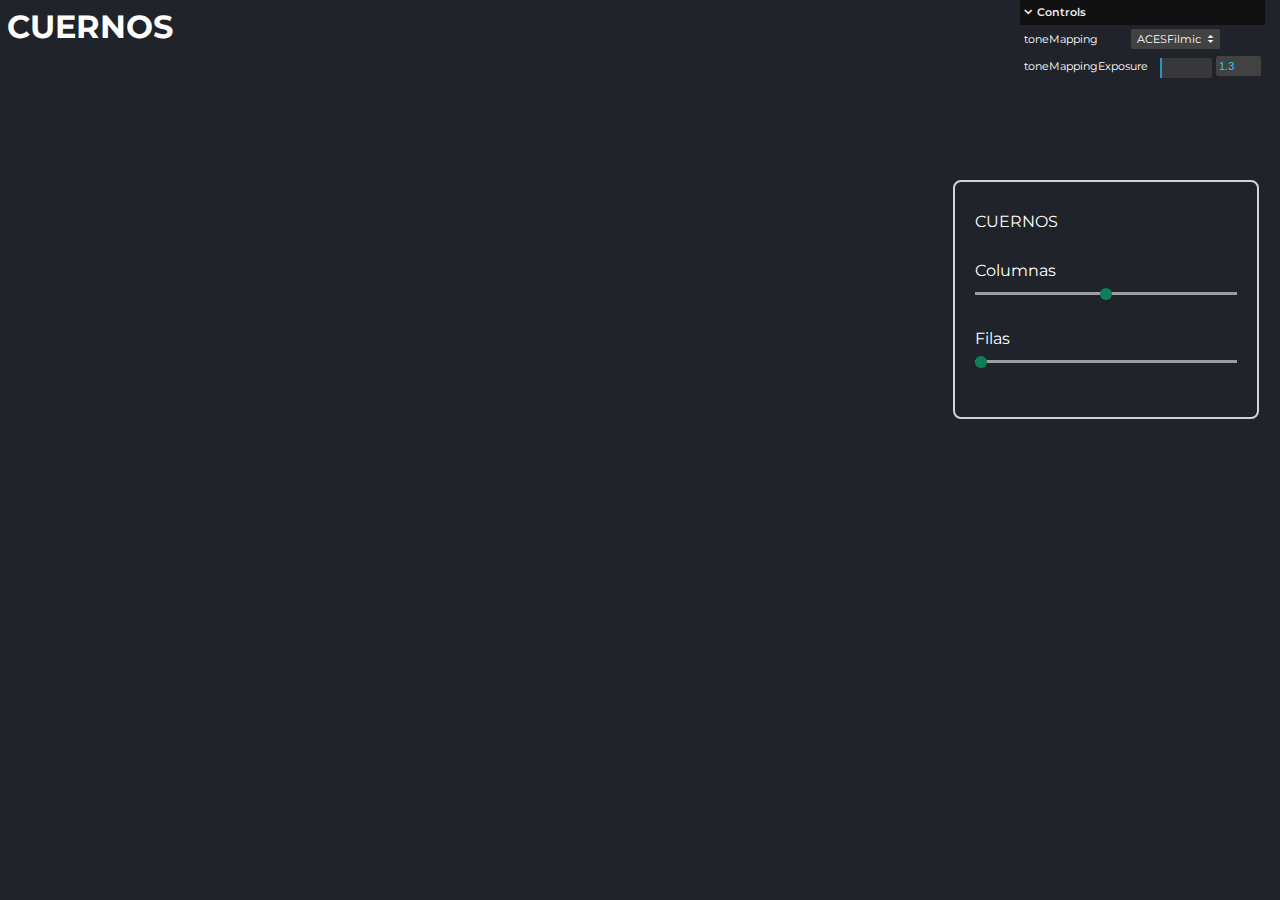
==== index.html @ f1b0fdf3 "Add files via upload" ====
<!doctype html><html lang="en"><head><meta charset="UTF-8"><meta name="viewport" content="width=device-width,initial-scale=1"><title>mk test c</title><link rel="preconnect" href="https://fonts.googleapis.com"><link rel="preconnect" href="https://fonts.gstatic.com" crossorigin><link href="https://fonts.googleapis.com/css2?family=Montserrat:wght@500&display=swap" rel="stylesheet"><script defer="defer" src="bundle.322ea62c1664549b.js"></script><link href="main.css" rel="stylesheet"></head><body><h1 id="logo">CUERNOS</h1><div id="main"><div id="conter"><canvas id="webgl" class="webgl"></canvas></div><div class="slidecontainer"><div id="recuadro"><p style="padding-bottom:3 0">CUERNOS</p><p class="titulo">Columnas</p><input type="range" min="2" max="6" value="4" class="slider" id="myRange"><br><p class="titulo">Filas</p><input type="range" min="4" max="6" value="1" class="slider" id="myRange2"><br></div></div></div></body></html>
---- main.css ----
*
{
    margin: 0;
    padding: 0;
    color: white;
    font-family: 'Montserrat', sans-serif;
    background-color: #21232a ;
}

/* html,
body
{
    overflow: hidden;
} */



body
{
    overflow: hidden;
}

#logo{
  position: absolute;
  padding: 7px;
}


.titulo{
  margin-top: 30px;
}


#main{
  display: grid;
grid-template-columns: repeat(5, 1fr);
grid-template-rows: 1fr;
grid-column-gap: 0px;
grid-row-gap: 0px; 

width: 100%;
min-height: 100vh;
}




.webgl
{
    
    display: grid;
    top: 0;
    left: 0;
    
    width: 100%;
    height: 100%;
    max-width: 100%;
    min-height: 50vh;
    
    
    /* height:100%;
    width: 100%; */
    /* outline: none; */
}


#conter{
  grid-column: 1 / 5;
  width: 100%;
    height: 100%;
}



.slider {
    margin-top: 5px;
    z-index: 2;
    
    -webkit-appearance: none;
    width: 100%;
    height: 3px;
    background: #d3d3d3;
    outline: none;
    opacity: 0.7;
    -webkit-transition: .2s;
    transition: opacity .2s;
  }
  
  .slider:hover {
    opacity: 0.99;
  }
  
  .slider::-webkit-slider-thumb {
    -webkit-appearance: none;
    appearance: none;
    width: 12px;
    height: 12px;
    background: #04AA6D;
    cursor: pointer;
    border-radius: 50%;
    
    
  }
  
  .slider::-moz-range-thumb {
    width: 12px;
    height: 12px;
    background: #04AA6D;
    cursor: pointer;
    border-radius: 50%;
  }

  .slidecontainer{
    background-color: #21232a;
  }

  #recuadro{
    
    display: block;
   margin: auto;
   padding: 20px;
   padding-bottom: 50px;
   padding-top: 30px;
   margin-right: 200px;
    width: 80%;

    margin-top: 20vh;

    background-color: #21232a ;
    border-width:2px;
    border-style:solid;
    border-radius: 8px;
    border-color: #d3d3d3
  }




  @media screen and (max-width: 960px) {
    #main{
      display: grid;
    grid-template-columns: 1fr;
    grid-template-rows: repeat(2, 1fr);
    grid-column-gap: 0px;
    grid-row-gap: 0px; 
    
    width: 100%;
    min-height: 60vh;
    }

    #recuadro{
    
      display: block;
     margin: auto;
     padding: 20px;
     padding-bottom: 30px;
     padding-top: 20px;
     
      width: 80%;
  
      
  
      background-color: #21232a ;
      border-width:2px;
      border-style:solid;
      border-radius: 8px;
      border-color: #d3d3d3
    }






  }

/*# sourceMappingURL=main.css.map*/
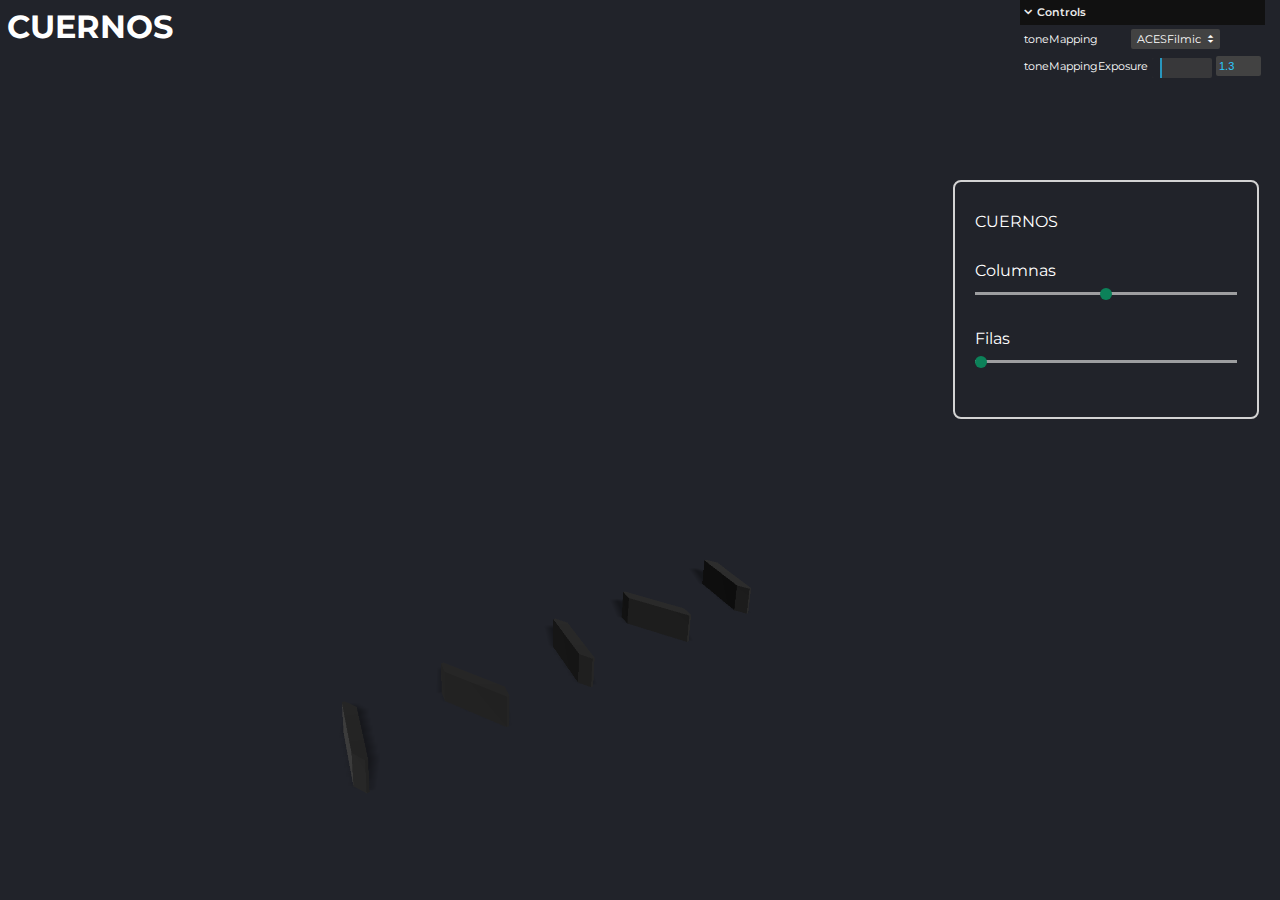
==== commit 5b0f6ef3: "Add files via upload" ====
--- a/index.html
+++ b/index.html
@@ -1 +1 @@
-<!doctype html><html lang="en"><head><meta charset="UTF-8"><meta name="viewport" content="width=device-width,initial-scale=1"><title>mk test c</title><link rel="preconnect" href="https://fonts.googleapis.com"><link rel="preconnect" href="https://fonts.gstatic.com" crossorigin><link href="https://fonts.googleapis.com/css2?family=Montserrat:wght@500&display=swap" rel="stylesheet"><script defer="defer" src="bundle.322ea62c1664549b.js"></script><link href="main.css" rel="stylesheet"></head><body><h1 id="logo">CUERNOS</h1><div id="main"><div id="conter"><canvas id="webgl" class="webgl"></canvas></div><div class="slidecontainer"><div id="recuadro"><p style="padding-bottom:3 0">CUERNOS</p><p class="titulo">Columnas</p><input type="range" min="2" max="6" value="4" class="slider" id="myRange"><br><p class="titulo">Filas</p><input type="range" min="4" max="6" value="1" class="slider" id="myRange2"><br></div></div></div></body></html>+<!doctype html><html lang="en"><head><meta charset="UTF-8"><meta name="viewport" content="width=device-width,initial-scale=1"><title>mk test c</title><link rel="preconnect" href="https://fonts.googleapis.com"><link rel="preconnect" href="https://fonts.gstatic.com" crossorigin><link href="https://fonts.googleapis.com/css2?family=Montserrat:wght@500&display=swap" rel="stylesheet"><script defer="defer" src="bundle.cd47aa7ade7de65e.js"></script><link href="main.css" rel="stylesheet"></head><body><h1 id="logo">CUERNOS</h1><div id="main"><div id="conter"><canvas id="webgl" class="webgl"></canvas></div><div class="slidecontainer"><div id="recuadro"><p style="padding-bottom:3 0">CUERNOS</p><p class="titulo">Columnas</p><input type="range" min="2" max="6" value="4" class="slider" id="myRange"><br><p class="titulo">Filas</p><input type="range" min="4" max="6" value="1" class="slider" id="myRange2"><br></div></div></div></body></html>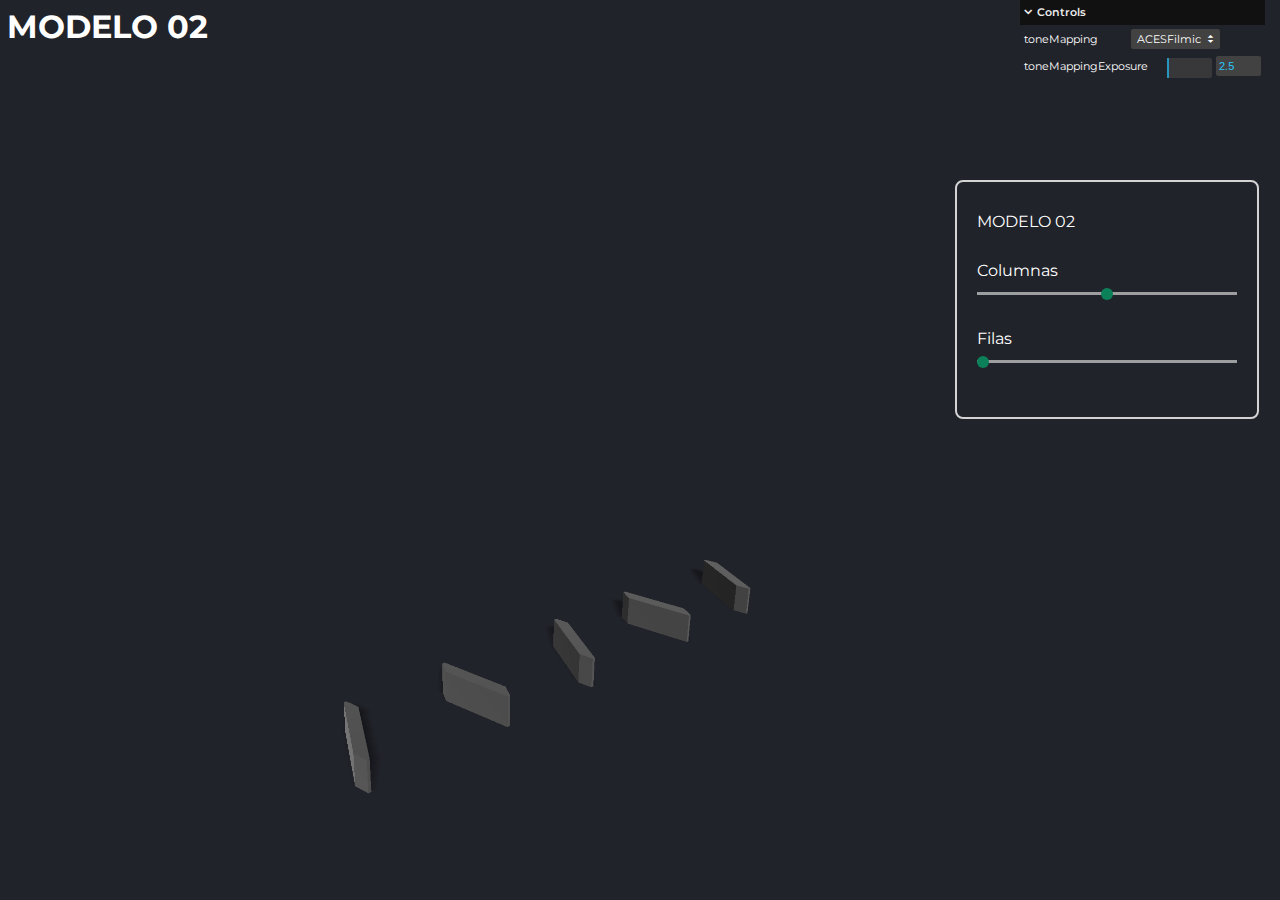
==== commit 8e9ddeaa: "Add files via upload" ====
--- a/index.html
+++ b/index.html
@@ -1 +1 @@
-<!doctype html><html lang="en"><head><meta charset="UTF-8"><meta name="viewport" content="width=device-width,initial-scale=1"><title>mk test c</title><link rel="preconnect" href="https://fonts.googleapis.com"><link rel="preconnect" href="https://fonts.gstatic.com" crossorigin><link href="https://fonts.googleapis.com/css2?family=Montserrat:wght@500&display=swap" rel="stylesheet"><script defer="defer" src="bundle.cd47aa7ade7de65e.js"></script><link href="main.css" rel="stylesheet"></head><body><h1 id="logo">CUERNOS</h1><div id="main"><div id="conter"><canvas id="webgl" class="webgl"></canvas></div><div class="slidecontainer"><div id="recuadro"><p style="padding-bottom:3 0">CUERNOS</p><p class="titulo">Columnas</p><input type="range" min="2" max="6" value="4" class="slider" id="myRange"><br><p class="titulo">Filas</p><input type="range" min="4" max="6" value="1" class="slider" id="myRange2"><br></div></div></div></body></html>+<!doctype html><html lang="en"><head><meta charset="UTF-8"><meta name="viewport" content="width=device-width,initial-scale=1"><title>mk test c</title><link rel="preconnect" href="https://fonts.googleapis.com"><link rel="preconnect" href="https://fonts.gstatic.com" crossorigin><link href="https://fonts.googleapis.com/css2?family=Montserrat:wght@500&display=swap" rel="stylesheet"><script defer="defer" src="bundle.734c08203e02995b.js"></script><link href="main.css" rel="stylesheet"></head><body><h1 id="logo">MODELO 02</h1><div id="main"><div id="conter"><canvas id="webgl" class="webgl"></canvas></div><div class="slidecontainer"><div id="recuadro"><p style="padding-bottom:3 0">MODELO 02</p><p class="titulo">Columnas</p><input type="range" min="2" max="6" value="4" class="slider" id="myRange"><br><p class="titulo">Filas</p><input type="range" min="4" max="6" value="1" class="slider" id="myRange2"><br></div></div></div></body></html>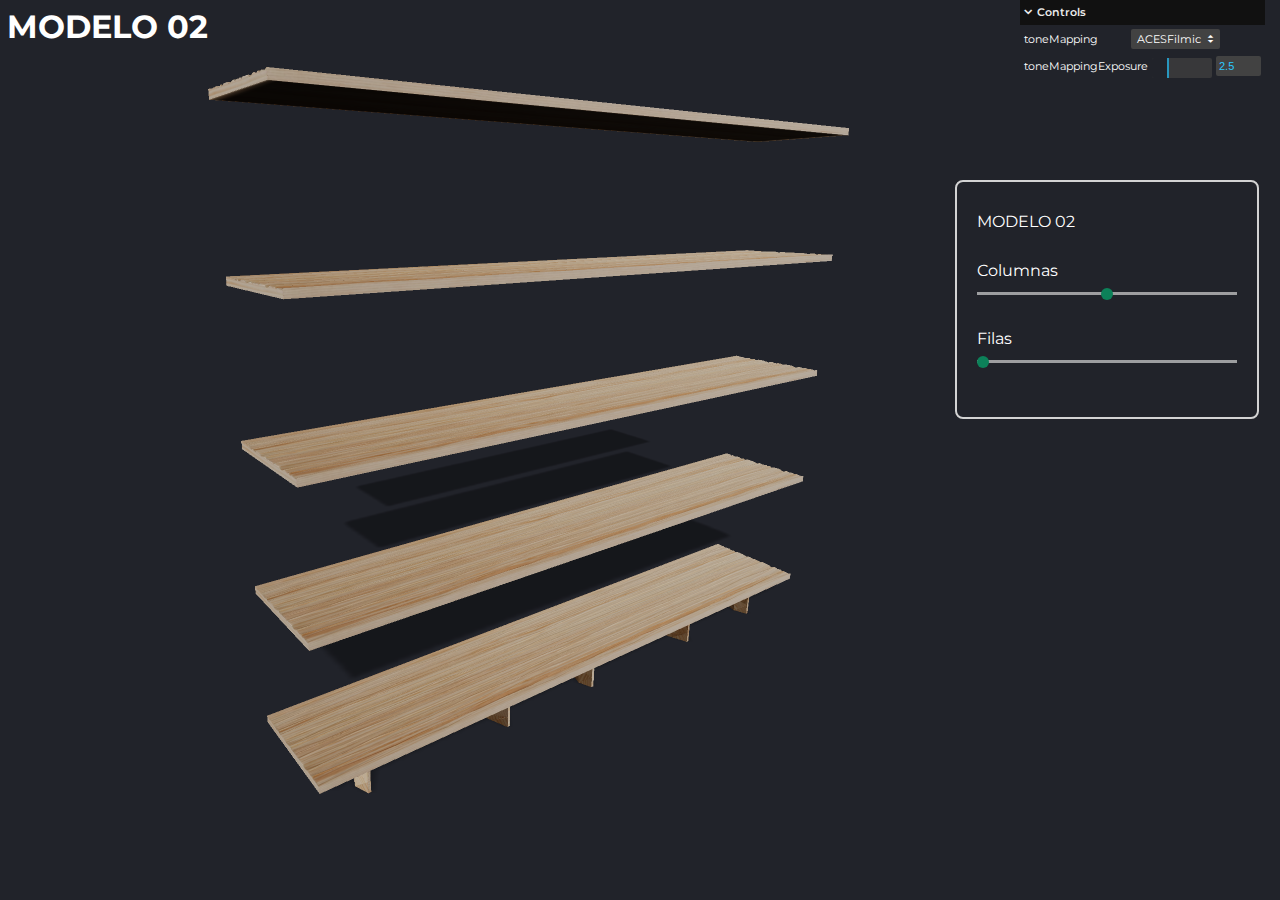
==== commit a7777d7d: "Add files via upload" ====
--- a/index.html
+++ b/index.html
@@ -1 +1 @@
-<!doctype html><html lang="en"><head><meta charset="UTF-8"><meta name="viewport" content="width=device-width,initial-scale=1"><title>mk test c</title><link rel="preconnect" href="https://fonts.googleapis.com"><link rel="preconnect" href="https://fonts.gstatic.com" crossorigin><link href="https://fonts.googleapis.com/css2?family=Montserrat:wght@500&display=swap" rel="stylesheet"><script defer="defer" src="bundle.734c08203e02995b.js"></script><link href="main.css" rel="stylesheet"></head><body><h1 id="logo">MODELO 02</h1><div id="main"><div id="conter"><canvas id="webgl" class="webgl"></canvas></div><div class="slidecontainer"><div id="recuadro"><p style="padding-bottom:3 0">MODELO 02</p><p class="titulo">Columnas</p><input type="range" min="2" max="6" value="4" class="slider" id="myRange"><br><p class="titulo">Filas</p><input type="range" min="4" max="6" value="1" class="slider" id="myRange2"><br></div></div></div></body></html>+<!doctype html><html lang="en"><head><meta charset="UTF-8"><meta name="viewport" content="width=device-width,initial-scale=1"><title>MODELO 02</title><link rel="preconnect" href="https://fonts.googleapis.com"><link rel="preconnect" href="https://fonts.gstatic.com" crossorigin><link href="https://fonts.googleapis.com/css2?family=Montserrat:wght@500&display=swap" rel="stylesheet"><script defer="defer" src="bundle.f7dce0f6d83733c1.js"></script><link href="main.css" rel="stylesheet"></head><body><h1 id="logo">MODELO 02</h1><div id="main"><div id="conter"><canvas id="webgl" class="webgl"></canvas></div><div class="slidecontainer"><div id="recuadro"><p style="padding-bottom:3 0">MODELO 02</p><p class="titulo">Columnas</p><input type="range" min="2" max="6" value="4" class="slider" id="myRange"><br><p class="titulo">Filas</p><input type="range" min="4" max="6" value="1" class="slider" id="myRange2"><br></div></div></div></body></html>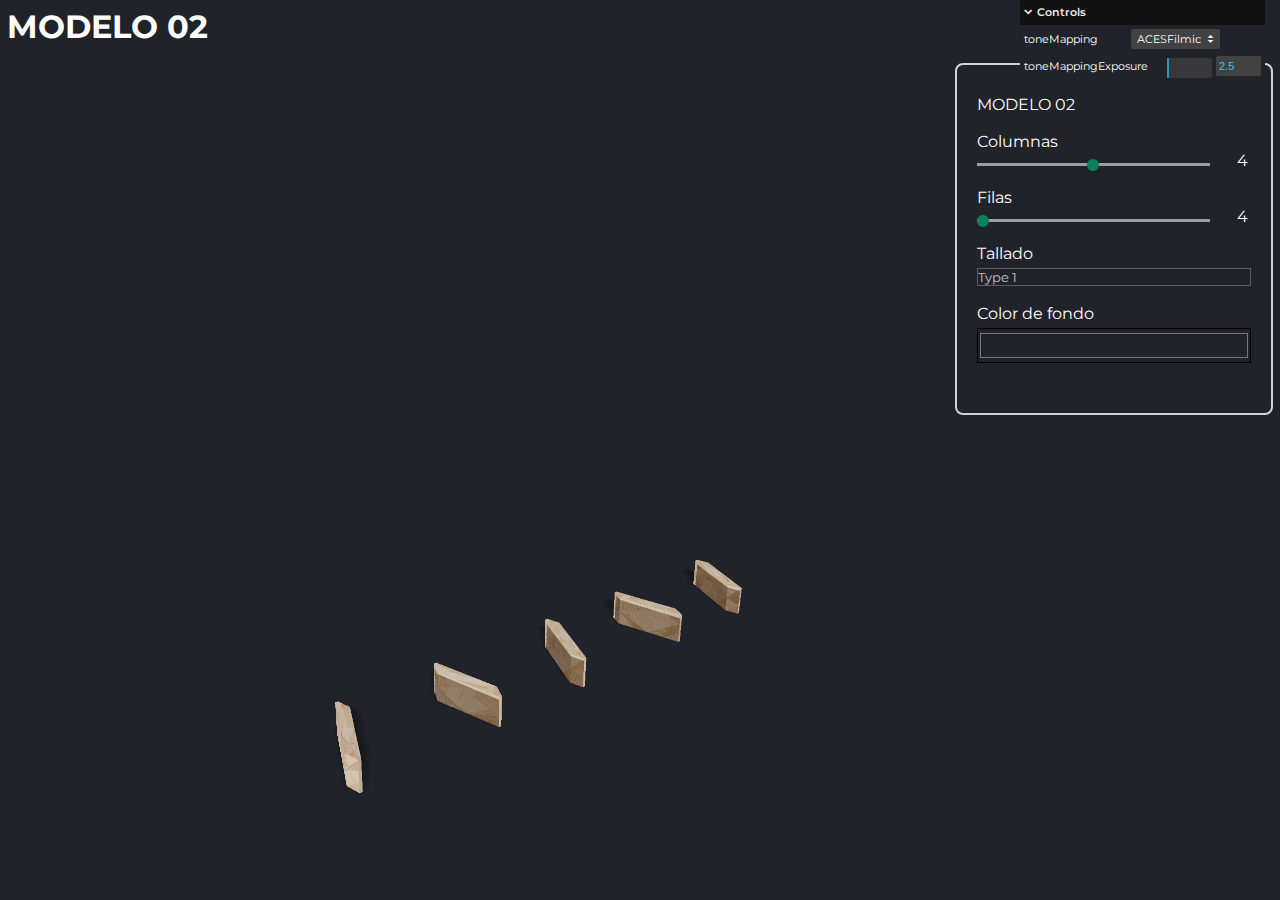
==== commit 3c424617: "Add files via upload" ====
--- a/index.html
+++ b/index.html
@@ -1 +1 @@
-<!doctype html><html lang="en"><head><meta charset="UTF-8"><meta name="viewport" content="width=device-width,initial-scale=1"><title>MODELO 02</title><link rel="preconnect" href="https://fonts.googleapis.com"><link rel="preconnect" href="https://fonts.gstatic.com" crossorigin><link href="https://fonts.googleapis.com/css2?family=Montserrat:wght@500&display=swap" rel="stylesheet"><script defer="defer" src="bundle.f7dce0f6d83733c1.js"></script><link href="main.css" rel="stylesheet"></head><body><h1 id="logo">MODELO 02</h1><div id="main"><div id="conter"><canvas id="webgl" class="webgl"></canvas></div><div class="slidecontainer"><div id="recuadro"><p style="padding-bottom:3 0">MODELO 02</p><p class="titulo">Columnas</p><input type="range" min="2" max="6" value="4" class="slider" id="myRange"><br><p class="titulo">Filas</p><input type="range" min="4" max="6" value="1" class="slider" id="myRange2"><br></div></div></div></body></html>+<!doctype html><html lang="en"><head><meta charset="UTF-8"><meta name="viewport" content="width=device-width,initial-scale=1"><title>MODELO 02</title><link rel="preconnect" href="https://fonts.googleapis.com"><link rel="preconnect" href="https://fonts.gstatic.com" crossorigin><link href="https://fonts.googleapis.com/css2?family=Montserrat:wght@500&display=swap" rel="stylesheet"><script defer="defer" src="bundle.81e56e452573a828.js"></script><link href="main.css" rel="stylesheet"></head><body><h1 id="logo">MODELO 02</h1><div id="main"><div id="conter"><canvas id="webgl" class="webgl"></canvas></div><div class="slidecontainer"><div id="recuadro"><p style="padding-bottom:3 0">MODELO 02</p><p class="titulo">Columnas</p><input type="range" min="2" max="6" value="4" class="slider" id="myRange" oninput="this.nextElementSibling.value=this.value"><output style="padding-left:10%">4</output><br><p class="titulo">Filas</p><input type="range" min="4" max="6" value="1" class="slider" id="myRange2" oninput="this.nextElementSibling.value=this.value"><output style="padding-left:10%">4</output><br><p class="titulo">Tallado</p><select name="quality" id="quality" required="" class="form__service"><option value="0">Type 1</option><option value="1">Type 2</option><option value="2">Type 3</option></select><br><p class="titulo">Color de fondo</p><input id="color" class="color" type="color" value="#21232a"></div></div></div></body></html>--- a/main.css
+++ b/main.css
@@ -1,10 +1,21 @@
+:root {
+  --star: 0px;
+  --final: 1px;
+  --backgra: white ;
+
+  /* #21232a  */
+  
+}
+
+
+
 *
 {
     margin: 0;
     padding: 0;
     color: white;
     font-family: 'Montserrat', sans-serif;
-    background-color: #21232a ;
+    background-color: #21232a;
 }
 
 /* html,
@@ -19,6 +30,8 @@
 {
     overflow: hidden;
 }
+
+
 
 #logo{
   position: absolute;
@@ -27,7 +40,7 @@
 
 
 .titulo{
-  margin-top: 30px;
+  margin-top: 18px;
 }
 
 
@@ -56,6 +69,7 @@
     height: 100%;
     max-width: 100%;
     min-height: 50vh;
+    background-color: var(--backgra);
     
     
     /* height:100%;
@@ -70,15 +84,45 @@
     height: 100%;
 }
 
+.color{
+  margin-top: 5px;
+    z-index: 2;
+    
+    
+    width: 100%;
+    height: 35px;
+}
+
+.form__service{
+  margin-top: 5px;
+    z-index: 2;
+    
+    
+    width: 100%;
+    
+
+
+    -webkit-appearance: none;
+    background: #21232a;
+    outline: none;
+    opacity: 0.7;
+    -webkit-transition: .2s;
+    transition: opacity .2s;
+
+    color: white;
+}
 
 
 .slider {
     margin-top: 5px;
     z-index: 2;
     
+    
+    width: 85%;
+    height: 3px;
+
+
     -webkit-appearance: none;
-    width: 100%;
-    height: 3px;
     background: #d3d3d3;
     outline: none;
     opacity: 0.7;
@@ -122,15 +166,18 @@
    padding-bottom: 50px;
    padding-top: 30px;
    margin-right: 200px;
+   margin-left: 17px;
     width: 80%;
 
-    margin-top: 20vh;
+    margin-top: 7vh;
 
     background-color: #21232a ;
     border-width:2px;
     border-style:solid;
     border-radius: 8px;
-    border-color: #d3d3d3
+    border-color: #d3d3d3;
+    
+    
   }
 
 
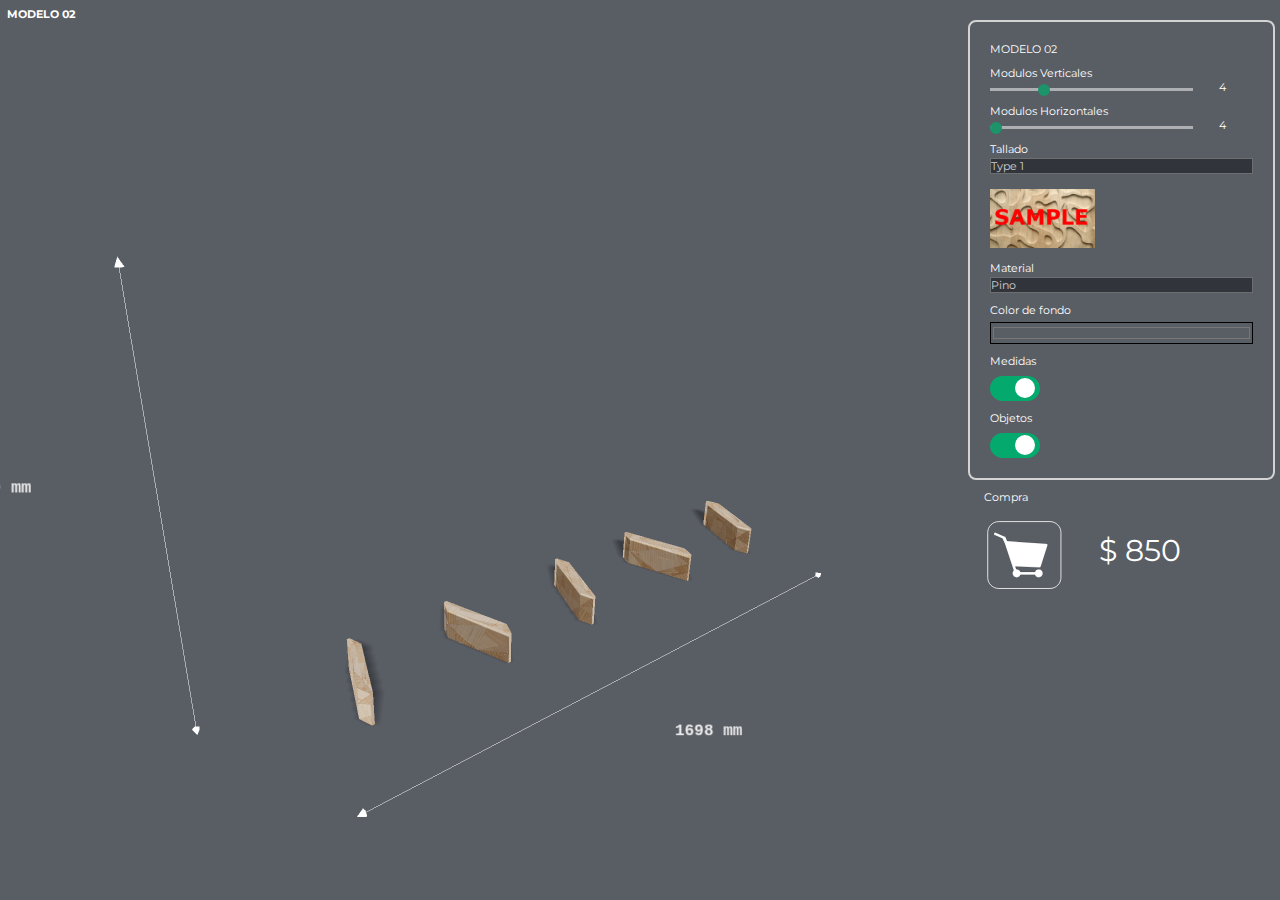
==== commit aaea3916: "Add files via upload" ====
--- a/index.html
+++ b/index.html
@@ -1 +1 @@
-<!doctype html><html lang="en"><head><meta charset="UTF-8"><meta name="viewport" content="width=device-width,initial-scale=1"><title>MODELO 02</title><link rel="preconnect" href="https://fonts.googleapis.com"><link rel="preconnect" href="https://fonts.gstatic.com" crossorigin><link href="https://fonts.googleapis.com/css2?family=Montserrat:wght@500&display=swap" rel="stylesheet"><script defer="defer" src="bundle.81e56e452573a828.js"></script><link href="main.css" rel="stylesheet"></head><body><h1 id="logo">MODELO 02</h1><div id="main"><div id="conter"><canvas id="webgl" class="webgl"></canvas></div><div class="slidecontainer"><div id="recuadro"><p style="padding-bottom:3 0">MODELO 02</p><p class="titulo">Columnas</p><input type="range" min="2" max="6" value="4" class="slider" id="myRange" oninput="this.nextElementSibling.value=this.value"><output style="padding-left:10%">4</output><br><p class="titulo">Filas</p><input type="range" min="4" max="6" value="1" class="slider" id="myRange2" oninput="this.nextElementSibling.value=this.value"><output style="padding-left:10%">4</output><br><p class="titulo">Tallado</p><select name="quality" id="quality" required="" class="form__service"><option value="0">Type 1</option><option value="1">Type 2</option><option value="2">Type 3</option></select><br><p class="titulo">Color de fondo</p><input id="color" class="color" type="color" value="#21232a"></div></div></div></body></html>+<!doctype html><html lang="en"><head><meta charset="UTF-8"><meta name="viewport" content="width=device-width,initial-scale=1"><title>MODELO 02</title><link rel="preconnect" href="https://fonts.googleapis.com"><link rel="preconnect" href="https://fonts.gstatic.com" crossorigin><link href="https://fonts.googleapis.com/css2?family=Montserrat:wght@500&display=swap" rel="stylesheet"><script defer="defer" src="bundle.2c262fa341e94aaa.js"></script><link href="main.css" rel="stylesheet"></head><body><h1 id="logo">MODELO 02</h1><div id="main"><div id="conter"><canvas id="webgl" class="webgl"></canvas></div><div class="slidecontainer"><div id="recuadro"><p style="padding-bottom:3 0">MODELO 02</p><p class="titulo">Modulos Verticales</p><input type="range" min="2" max="6" value="3" class="slider" id="myRange" oninput="this.nextElementSibling.value=this.value"><output style="padding-left:10%">4</output><br><p class="titulo">Modulos Horizontales</p><input type="range" min="4" max="6" value="1" class="slider" id="myRange2" oninput="this.nextElementSibling.value=this.value"><output style="padding-left:10%">4</output><br><p class="titulo">Tallado</p><select name="quality" id="quality" required="" class="form__service"><option value="0">Type 1</option><option value="1">Type 2</option><option value="2">Type 3</option></select><br><img src="assets/images/3343e0dcf2af7730.png" id="materialimage"><p class="titulo">Material</p><select name="quality" id="qualitymaterial" required="" class="form__service"><option value="0">Pino</option><option value="1">Lenga</option><option value="2">Nogal</option></select><br><p class="titulo">Color de fondo</p><input id="color" class="color" type="color" value="#595d64"><p class="titulo">Medidas</p><label class="switch"><input type="checkbox" id="size" checked="checked"> <span class="sliderb round"></span></label><p class="titulo">Objetos</p><label class="switch"><input type="checkbox" id="objetos" checked="checked"> <span class="sliderb round"></span></label></div><div id="compra"><p style="padding-left:10%" class="titulo">Compra</p><div id="derecha"><img src="assets/images/9ea38cb9c4df8ca7.svg" style="padding-left:10%" id="carrocompra"><p id="precio">xxxx</p></div></div></div></div></body></html>--- a/main.css
+++ b/main.css
@@ -7,7 +7,8 @@
   
 }
 
-
+/* 595d64 */
+/* background-color: #21232a; */
 
 *
 {
@@ -15,7 +16,8 @@
     padding: 0;
     color: white;
     font-family: 'Montserrat', sans-serif;
-    background-color: #21232a;
+    background-color: #595d64;
+    font-size: 11px;
 }
 
 /* html,
@@ -26,21 +28,18 @@
 
 
 
-body
-{
-    overflow: hidden;
-}
 
 
 
 #logo{
-  position: absolute;
+  position: fixed;
   padding: 7px;
+  z-index: 999;
 }
 
 
 .titulo{
-  margin-top: 18px;
+  margin-top: 10px;
 }
 
 
@@ -70,12 +69,17 @@
     max-width: 100%;
     min-height: 50vh;
     background-color: var(--backgra);
+
+    position: fixed;
+
+    z-index: 5;
     
     
     /* height:100%;
     width: 100%; */
     /* outline: none; */
 }
+
 
 
 #conter{
@@ -90,11 +94,11 @@
     
     
     width: 100%;
-    height: 35px;
+    height: 22px;
 }
 
 .form__service{
-  margin-top: 5px;
+  margin-top: 2px;
     z-index: 2;
     
     
@@ -114,11 +118,11 @@
 
 
 .slider {
-    margin-top: 5px;
+    margin-top: 4px;
     z-index: 2;
     
     
-    width: 85%;
+    width: 77%;
     height: 3px;
 
 
@@ -155,7 +159,7 @@
   }
 
   .slidecontainer{
-    background-color: #21232a;
+    background-color: #595d64;
   }
 
   #recuadro{
@@ -163,23 +167,131 @@
     display: block;
    margin: auto;
    padding: 20px;
-   padding-bottom: 50px;
-   padding-top: 30px;
+   padding-bottom: 20px;
+   padding-top: 20px;
    margin-right: 200px;
    margin-left: 17px;
     width: 80%;
 
-    margin-top: 7vh;
-
-    background-color: #21232a ;
+    margin-top: 20px;
+
+    background-color: #595d64;
     border-width:2px;
     border-style:solid;
     border-radius: 8px;
     border-color: #d3d3d3;
-    
-    
-  }
-
+
+    /* overflow: hidden; */
+    
+    
+  }
+
+
+ /*  nuevo */
+
+ #carrocompra{
+  margin-top: 10px;
+  width: 25%;
+  float: left;
+  /* top: 20px; */
+  
+  transition: 0.5s;
+ }
+
+
+ #carrocompra:hover{
+  scale: 1.05;
+ }
+
+   /* The switch - the box around the slider */
+.switch {
+  position: relative;
+  display: inline-block;
+  width: 50px;
+  height: 25px;
+
+  margin-top: 8px;
+}
+
+/* Hide default HTML checkbox */
+.switch input {
+  opacity: 0;
+  width: 0;
+  height: 0;
+}
+
+/* The slider */
+.sliderb {
+  position: absolute;
+  cursor: pointer;
+  top: 0;
+  left: 0;
+  right: 0;
+  bottom: 0;
+  background-color: #ccc;
+  -webkit-transition: .4s;
+  transition: .4s;
+}
+
+.sliderb:before {
+  position: absolute;
+  content: "";
+  height: 20px;
+  width: 20px;
+  left: 4px;
+  bottom: 3px;
+  background-color: white;
+  -webkit-transition: .4s;
+  transition: .4s;
+}
+
+input:checked + .sliderb {
+  background-color: #04AA6D;
+}
+
+input:focus + .sliderb {
+  box-shadow: 0 0 1px #04AA6D;
+}
+
+input:checked + .sliderb:before {
+  -webkit-transform: translateX(21px);
+  -ms-transform: translateX(21px);
+  transform: translateX(21px);
+}
+
+/* Rounded sliders */
+.sliderb.round {
+  border-radius: 25px;
+}
+
+.sliderb.round:before {
+  border-radius: 50%;
+}
+
+
+
+
+#materialimage{
+  margin-top: 15px;
+  width: 40%;
+}
+
+#derecha{
+  justify-content: flex-start;
+  display: flex;
+}
+
+#precio{
+  
+  padding-left: 10%;
+  margin-top: calc(13% - 15px);
+  font-size: 30px;
+
+  
+
+
+ 
+}
 
 
 
@@ -198,16 +310,16 @@
     #recuadro{
     
       display: block;
-     margin: auto;
+     margin-top: 15px;
      padding: 20px;
-     padding-bottom: 30px;
+     padding-bottom: 10px;
      padding-top: 20px;
      
       width: 80%;
   
       
   
-      background-color: #21232a ;
+      background-color: #595d64 ;
       border-width:2px;
       border-style:solid;
       border-radius: 8px;
@@ -215,10 +327,30 @@
     }
 
 
-
-
-
-
-  }
+    .webgl
+    {
+        
+        
+        max-height: 60vh;
+      }
+    
+
+
+
+
+
+
+  }
+
+
+
+
+
+
+
+
+
+
+
 
 /*# sourceMappingURL=main.css.map*/